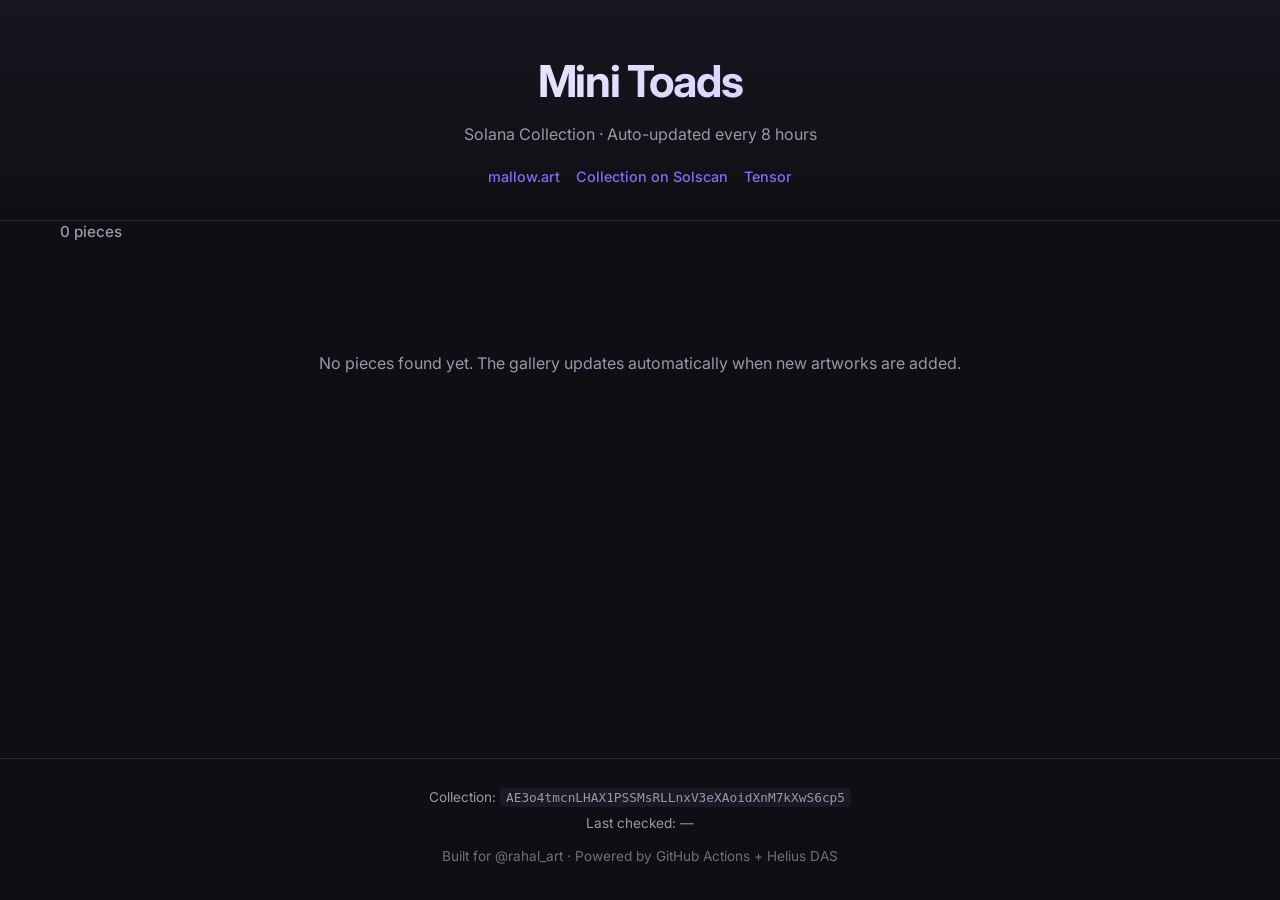
==== index.html @ 4e657aa9 "Add files via upload" ====
<!DOCTYPE html>
<html lang="en">
<head>
  <meta charset="UTF-8" />
  <meta name="viewport" content="width=device-width, initial-scale=1.0" />
  <title>Mini Toads Gallery</title>
  <meta name="description" content="Official gallery for Mini Toads collection on Solana. New pieces appear automatically." />
  <link rel="stylesheet" href="style.css" />
  <link rel="preconnect" href="https://fonts.googleapis.com" />
  <link rel="preconnect" href="https://fonts.gstatic.com" crossorigin />
  <link href="https://fonts.googleapis.com/css2?family=Inter:wght@400;500;600;700&display=swap" rel="stylesheet" />
</head>
<body>
  <header>
    <div class="container">
      <h1>Mini Toads</h1>
      <p class="subtitle">Solana Collection · Auto-updated every 8 hours</p>
      <div class="links">
        <a href="https://mallow.art" target="_blank" rel="noopener">mallow.art</a>
        <a href="https://solscan.io/account/AE3o4tmcnLHAX1PSSMsRLLnxV3eXAoidXnM7kXwS6cp5" target="_blank" rel="noopener">Collection on Solscan</a>
        <a href="https://www.tensor.trade" target="_blank" rel="noopener">Tensor</a>
      </div>
    </div>
  </header>

  <main class="container">
    <div class="stats" id="stats">
      Loading collection...
    </div>

    <div class="gallery" id="gallery">
      <!-- Cards will be injected here -->
    </div>

    <div class="empty" id="empty" style="display:none;">
      <p>No pieces found yet. The gallery updates automatically when new artworks are added.</p>
    </div>
  </main>

  <footer>
    <div class="container">
      <p>Collection: <code>AE3o4tmcnLHAX1PSSMsRLLnxV3eXAoidXnM7kXwS6cp5</code></p>
      <p>Last checked: <span id="last-updated">—</span></p>
      <p class="credit">Built for @rahal_art · Powered by GitHub Actions + Helius DAS</p>
    </div>
  </footer>

  <script>
    async function loadGallery() {
      try {
        const res = await fetch('./data/nfts.json?t=' + Date.now());
        if (!res.ok) throw new Error('Failed to load data');
        const data = await res.json();

        const gallery = document.getElementById('gallery');
        const stats = document.getElementById('stats');
        const empty = document.getElementById('empty');
        const lastUpdated = document.getElementById('last-updated');

        lastUpdated.textContent = data.lastUpdated
          ? new Date(data.lastUpdated).toLocaleString('en-US', {
              dateStyle: 'medium',
              timeStyle: 'short',
              timeZone: 'UTC'
            }) + ' UTC'
          : '—';

        const items = data.items || [];

        if (items.length === 0) {
          gallery.innerHTML = '';
          empty.style.display = 'block';
          stats.textContent = '0 pieces';
          return;
        }

        empty.style.display = 'none';
        stats.textContent = `${items.length} piece${items.length === 1 ? '' : 's'}`;

        // Sort newest first
        items.sort((a, b) => (b.addedAt || 0) - (a.addedAt || 0));

        gallery.innerHTML = items.map(item => {
          const name = item.name || 'Untitled';
          const image = item.image || '';
          const mint = item.id || '';
          const mallowLink = item.mallowUrl || `https://mallow.art/artwork/${mint}`;
          const tensorLink = `https://www.tensor.trade/item/${mint}`;
          const solscanLink = `https://solscan.io/token/${mint}`;

          return `
            <article class="card">
              <div class="image-wrap">
                ${image
                  ? `<img src="${image}" alt="${name}" loading="lazy" onerror="this.src='https://placehold.co/400x400/1a1a2e/eaeaea?text=No+Image'" />`
                  : `<div class="no-image">No Image</div>`}
              </div>
              <div class="card-body">
                <h2>${escapeHtml(name)}</h2>
                <div class="card-links">
                  <a href="${mallowLink}" target="_blank" rel="noopener">mallow</a>
                  <a href="${tensorLink}" target="_blank" rel="noopener">Tensor</a>
                  <a href="${solscanLink}" target="_blank" rel="noopener">Solscan</a>
                </div>
              </div>
            </article>
          `;
        }).join('');
      } catch (err) {
        console.error(err);
        document.getElementById('stats').textContent = 'Error loading gallery';
        document.getElementById('empty').style.display = 'block';
        document.getElementById('empty').innerHTML = '<p>Could not load data. Please try again later.</p>';
      }
    }

    function escapeHtml(text) {
      const div = document.createElement('div');
      div.textContent = text;
      return div.innerHTML;
    }

    loadGallery();
  </script>
</body>
</html>
---- style.css ----
:root {
  --bg: #0f0f13;
  --surface: #1a1a24;
  --surface-hover: #22222e;
  --border: #2a2a3a;
  --text: #eaeaf0;
  --text-muted: #9898a8;
  --accent: #7c6cff;
  --accent-hover: #9588ff;
  --radius: 14px;
}

* {
  margin: 0;
  padding: 0;
  box-sizing: border-box;
}

body {
  font-family: 'Inter', system-ui, -apple-system, sans-serif;
  background: var(--bg);
  color: var(--text);
  line-height: 1.5;
  min-height: 100vh;
  display: flex;
  flex-direction: column;
}

.container {
  width: 100%;
  max-width: 1200px;
  margin: 0 auto;
  padding: 0 20px;
}

/* Header */
header {
  padding: 48px 0 32px;
  text-align: center;
  border-bottom: 1px solid var(--border);
  background: linear-gradient(180deg, #16161f 0%, var(--bg) 100%);
}

header h1 {
  font-size: 2.75rem;
  font-weight: 700;
  letter-spacing: -0.03em;
  margin-bottom: 8px;
  background: linear-gradient(135deg, #fff 0%, #c0b8ff 100%);
  -webkit-background-clip: text;
  -webkit-text-fill-color: transparent;
  background-clip: text;
}

.subtitle {
  color: var(--text-muted);
  font-size: 1rem;
  margin-bottom: 20px;
}

.links {
  display: flex;
  gap: 16px;
  justify-content: center;
  flex-wrap: wrap;
}

.links a {
  color: var(--accent);
  text-decoration: none;
  font-size: 0.9rem;
  font-weight: 500;
  transition: color 0.15s;
}

.links a:hover {
  color: var(--accent-hover);
}

/* Main */
main {
  flex: 1;
  padding: 40px 20px 60px;
}

.stats {
  font-size: 0.95rem;
  color: var(--text-muted);
  margin-bottom: 28px;
  font-weight: 500;
}

/* Gallery grid */
.gallery {
  display: grid;
  grid-template-columns: repeat(auto-fill, minmax(260px, 1fr));
  gap: 24px;
}

.card {
  background: var(--surface);
  border: 1px solid var(--border);
  border-radius: var(--radius);
  overflow: hidden;
  transition: transform 0.2s, border-color 0.2s, background 0.2s;
}

.card:hover {
  transform: translateY(-4px);
  border-color: #3a3a50;
  background: var(--surface-hover);
}

.image-wrap {
  aspect-ratio: 1;
  background: #12121a;
  overflow: hidden;
}

.image-wrap img {
  width: 100%;
  height: 100%;
  object-fit: cover;
  display: block;
}

.no-image {
  width: 100%;
  height: 100%;
  display: flex;
  align-items: center;
  justify-content: center;
  color: var(--text-muted);
  font-size: 0.9rem;
}

.card-body {
  padding: 16px 18px 18px;
}

.card-body h2 {
  font-size: 1.05rem;
  font-weight: 600;
  margin-bottom: 12px;
  white-space: nowrap;
  overflow: hidden;
  text-overflow: ellipsis;
}

.card-links {
  display: flex;
  gap: 12px;
  flex-wrap: wrap;
}

.card-links a {
  font-size: 0.8rem;
  color: var(--accent);
  text-decoration: none;
  font-weight: 500;
  padding: 4px 10px;
  border-radius: 6px;
  background: rgba(124, 108, 255, 0.12);
  transition: background 0.15s, color 0.15s;
}

.card-links a:hover {
  background: rgba(124, 108, 255, 0.22);
  color: var(--accent-hover);
}

/* Empty state */
.empty {
  text-align: center;
  padding: 80px 20px;
  color: var(--text-muted);
}

/* Footer */
footer {
  border-top: 1px solid var(--border);
  padding: 28px 0;
  font-size: 0.85rem;
  color: var(--text-muted);
  text-align: center;
}

footer p {
  margin-bottom: 6px;
}

footer code {
  font-family: ui-monospace, SFMono-Regular, Menlo, Monaco, Consolas, monospace;
  font-size: 0.8rem;
  background: var(--surface);
  padding: 2px 6px;
  border-radius: 4px;
  word-break: break-all;
}

.credit {
  margin-top: 12px;
  opacity: 0.7;
}

/* Responsive */
@media (max-width: 600px) {
  header h1 {
    font-size: 2.1rem;
  }

  .gallery {
    grid-template-columns: repeat(auto-fill, minmax(160px, 1fr));
    gap: 16px;
  }

  .card-body {
    padding: 12px 14px 14px;
  }
}
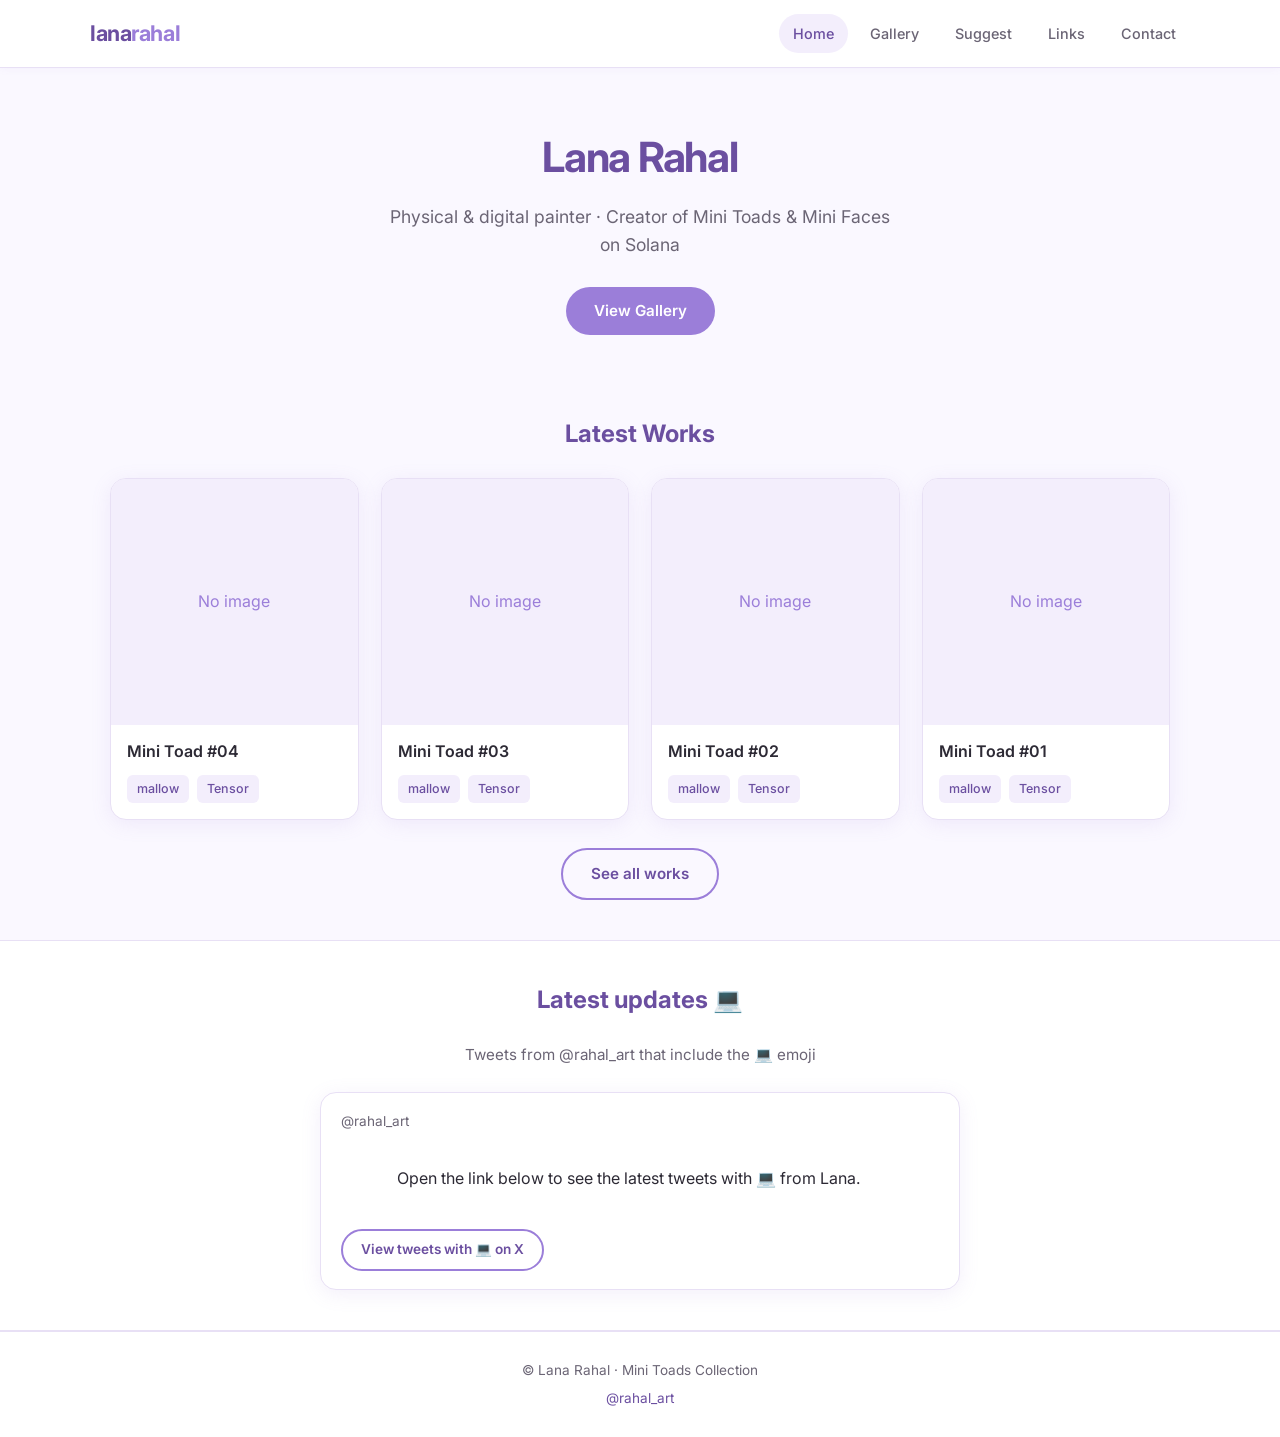
==== commit 17ddf63e: "Add files via upload" ====
--- a/index.html
+++ b/index.html
@@ -3,124 +3,110 @@
 <head>
   <meta charset="UTF-8" />
   <meta name="viewport" content="width=device-width, initial-scale=1.0" />
-  <title>Mini Toads Gallery</title>
-  <meta name="description" content="Official gallery for Mini Toads collection on Solana. New pieces appear automatically." />
-  <link rel="stylesheet" href="style.css" />
+  <title>Lana Rahal — Artist</title>
+  <meta name="description" content="Official site of Lana Rahal — physical & digital painter, Mini Toads & Mini Faces on Solana." />
+  <link rel="stylesheet" href="css/style.css" />
   <link rel="preconnect" href="https://fonts.googleapis.com" />
-  <link rel="preconnect" href="https://fonts.gstatic.com" crossorigin />
   <link href="https://fonts.googleapis.com/css2?family=Inter:wght@400;500;600;700&display=swap" rel="stylesheet" />
 </head>
 <body>
   <header>
-    <div class="container">
-      <h1>Mini Toads</h1>
-      <p class="subtitle">Solana Collection · Auto-updated every 8 hours</p>
-      <div class="links">
-        <a href="https://mallow.art" target="_blank" rel="noopener">mallow.art</a>
-        <a href="https://solscan.io/account/AE3o4tmcnLHAX1PSSMsRLLnxV3eXAoidXnM7kXwS6cp5" target="_blank" rel="noopener">Collection on Solscan</a>
-        <a href="https://www.tensor.trade" target="_blank" rel="noopener">Tensor</a>
-      </div>
+    <div class="container nav">
+      <a href="index.html" class="logo">lana<span>rahal</span></a>
+      <nav class="nav-links">
+        <a href="index.html" class="active">Home</a>
+        <a href="gallery.html">Gallery</a>
+        <a href="suggest.html">Suggest</a>
+        <a href="links.html">Links</a>
+        <a href="contact.html">Contact</a>
+      </nav>
     </div>
   </header>
 
-  <main class="container">
-    <div class="stats" id="stats">
-      Loading collection...
-    </div>
+  <main>
+    <section class="hero">
+      <div class="container">
+        <h1>Lana Rahal</h1>
+        <p>Physical & digital painter · Creator of Mini Toads & Mini Faces on Solana</p>
+        <a href="gallery.html" class="btn btn-primary">View Gallery</a>
+      </div>
+    </section>
 
-    <div class="gallery" id="gallery">
-      <!-- Cards will be injected here -->
-    </div>
+    <section>
+      <div class="container">
+        <h2 class="section-title">Latest Works</h2>
+        <div class="gallery-grid" id="latest-gallery">
+          <div class="empty">Loading...</div>
+        </div>
+        <div style="text-align:center;margin-top:28px;">
+          <a href="gallery.html" class="btn btn-outline">See all works</a>
+        </div>
+      </div>
+    </section>
 
-    <div class="empty" id="empty" style="display:none;">
-      <p>No pieces found yet. The gallery updates automatically when new artworks are added.</p>
-    </div>
+    <section style="background:var(--white);border-top:1px solid var(--border);border-bottom:1px solid var(--border);">
+      <div class="container">
+        <h2 class="section-title">Latest updates 💻</h2>
+        <p style="text-align:center;color:var(--text-muted);margin-bottom:24px;font-size:0.95rem;">
+          Tweets from @rahal_art that include the 💻 emoji
+        </p>
+        <div class="tweets-list" id="tweets">
+          <div class="tweet-card">
+            <div class="meta">@rahal_art</div>
+            <div class="text">
+              Open the link below to see the latest tweets with 💻 from Lana.
+            </div>
+            <p style="margin-top:12px;">
+              <a href="https://x.com/search?q=from%3Arahal_art%20%F0%9F%92%BB&src=typed_query&f=live" target="_blank" rel="noopener" class="btn btn-outline" style="font-size:0.85rem;padding:8px 18px;">
+                View tweets with 💻 on X
+              </a>
+            </p>
+          </div>
+        </div>
+      </div>
+    </section>
   </main>
 
   <footer>
     <div class="container">
-      <p>Collection: <code>AE3o4tmcnLHAX1PSSMsRLLnxV3eXAoidXnM7kXwS6cp5</code></p>
-      <p>Last checked: <span id="last-updated">—</span></p>
-      <p class="credit">Built for @rahal_art · Powered by GitHub Actions + Helius DAS</p>
+      <p>© Lana Rahal · Mini Toads Collection</p>
+      <p style="margin-top:6px;"><a href="https://x.com/rahal_art" target="_blank" rel="noopener">@rahal_art</a></p>
     </div>
   </footer>
 
+  <script src="js/gallery.js"></script>
   <script>
-    async function loadGallery() {
+    // Show only the 4 latest on homepage
+    document.addEventListener('DOMContentLoaded', async () => {
+      const grid = document.getElementById('latest-gallery');
       try {
-        const res = await fetch('./data/nfts.json?t=' + Date.now());
-        if (!res.ok) throw new Error('Failed to load data');
+        const res = await fetch('data/nfts.json?t=' + Date.now());
         const data = await res.json();
-
-        const gallery = document.getElementById('gallery');
-        const stats = document.getElementById('stats');
-        const empty = document.getElementById('empty');
-        const lastUpdated = document.getElementById('last-updated');
-
-        lastUpdated.textContent = data.lastUpdated
-          ? new Date(data.lastUpdated).toLocaleString('en-US', {
-              dateStyle: 'medium',
-              timeStyle: 'short',
-              timeZone: 'UTC'
-            }) + ' UTC'
-          : '—';
-
-        const items = data.items || [];
-
-        if (items.length === 0) {
-          gallery.innerHTML = '';
-          empty.style.display = 'block';
-          stats.textContent = '0 pieces';
+        const items = (data.items || []).slice(0, 4);
+        if (!items.length) {
+          grid.innerHTML = '<div class="empty">No works yet.</div>';
           return;
         }
-
-        empty.style.display = 'none';
-        stats.textContent = `${items.length} piece${items.length === 1 ? '' : 's'}`;
-
-        // Sort newest first
-        items.sort((a, b) => (b.addedAt || 0) - (a.addedAt || 0));
-
-        gallery.innerHTML = items.map(item => {
-          const name = item.name || 'Untitled';
-          const image = item.image || '';
-          const mint = item.id || '';
-          const mallowLink = item.mallowUrl || `https://mallow.art/artwork/${mint}`;
-          const tensorLink = `https://www.tensor.trade/item/${mint}`;
-          const solscanLink = `https://solscan.io/token/${mint}`;
-
-          return `
-            <article class="card">
-              <div class="image-wrap">
-                ${image
-                  ? `<img src="${image}" alt="${name}" loading="lazy" onerror="this.src='https://placehold.co/400x400/1a1a2e/eaeaea?text=No+Image'" />`
-                  : `<div class="no-image">No Image</div>`}
+        grid.innerHTML = items.map(item => `
+          <article class="card">
+            <div class="card-img">
+              ${item.image
+                ? `<img src="${item.image}" alt="${item.name}" loading="lazy" onerror="this.parentElement.innerHTML='<div style=\\'display:flex;align-items:center;justify-content:center;height:100%;color:#9b7ed9\\'>No image</div>'">`
+                : '<div style="display:flex;align-items:center;justify-content:center;height:100%;color:#9b7ed9">No image</div>'}
+            </div>
+            <div class="card-body">
+              <h3>${item.name || 'Untitled'}</h3>
+              <div class="card-links">
+                <a href="${item.mallowUrl || 'https://mallow.art/artwork/' + item.id}" target="_blank" rel="noopener">mallow</a>
+                <a href="https://www.tensor.trade/item/${item.id}" target="_blank" rel="noopener">Tensor</a>
               </div>
-              <div class="card-body">
-                <h2>${escapeHtml(name)}</h2>
-                <div class="card-links">
-                  <a href="${mallowLink}" target="_blank" rel="noopener">mallow</a>
-                  <a href="${tensorLink}" target="_blank" rel="noopener">Tensor</a>
-                  <a href="${solscanLink}" target="_blank" rel="noopener">Solscan</a>
-                </div>
-              </div>
-            </article>
-          `;
-        }).join('');
-      } catch (err) {
-        console.error(err);
-        document.getElementById('stats').textContent = 'Error loading gallery';
-        document.getElementById('empty').style.display = 'block';
-        document.getElementById('empty').innerHTML = '<p>Could not load data. Please try again later.</p>';
+            </div>
+          </article>
+        `).join('');
+      } catch (e) {
+        grid.innerHTML = '<div class="empty">Could not load works.</div>';
       }
-    }
-
-    function escapeHtml(text) {
-      const div = document.createElement('div');
-      div.textContent = text;
-      return div.innerHTML;
-    }
-
-    loadGallery();
+    });
   </script>
 </body>
 </html>
--- a/css/style.css
+++ b/css/style.css
@@ -0,0 +1,406 @@
+:root {
+  --purple: #9b7ed9;
+  --purple-light: #c4a8f0;
+  --purple-soft: #f3eefc;
+  --purple-dark: #6b4fa0;
+  --white: #ffffff;
+  --bg: #faf8ff;
+  --text: #2d2a35;
+  --text-muted: #6b6575;
+  --border: #e8e0f5;
+  --card: #ffffff;
+  --radius: 16px;
+  --shadow: 0 4px 20px rgba(155, 126, 217, 0.12);
+}
+
+* {
+  margin: 0;
+  padding: 0;
+  box-sizing: border-box;
+}
+
+body {
+  font-family: 'Inter', system-ui, -apple-system, sans-serif;
+  background: var(--bg);
+  color: var(--text);
+  line-height: 1.6;
+  min-height: 100vh;
+  display: flex;
+  flex-direction: column;
+}
+
+a {
+  color: var(--purple-dark);
+  text-decoration: none;
+  transition: color 0.15s;
+}
+
+a:hover {
+  color: var(--purple);
+}
+
+.container {
+  width: 100%;
+  max-width: 1100px;
+  margin: 0 auto;
+  padding: 0 20px;
+}
+
+/* Header / Nav */
+header {
+  background: var(--white);
+  border-bottom: 1px solid var(--border);
+  position: sticky;
+  top: 0;
+  z-index: 100;
+  box-shadow: 0 1px 8px rgba(155, 126, 217, 0.06);
+}
+
+.nav {
+  display: flex;
+  align-items: center;
+  justify-content: space-between;
+  padding: 14px 0;
+  gap: 16px;
+}
+
+.logo {
+  font-weight: 700;
+  font-size: 1.35rem;
+  color: var(--purple-dark);
+  letter-spacing: -0.02em;
+}
+
+.logo span {
+  color: var(--purple);
+}
+
+.nav-links {
+  display: flex;
+  gap: 8px;
+  flex-wrap: wrap;
+}
+
+.nav-links a {
+  padding: 8px 14px;
+  border-radius: 999px;
+  font-size: 0.9rem;
+  font-weight: 500;
+  color: var(--text-muted);
+}
+
+.nav-links a:hover,
+.nav-links a.active {
+  background: var(--purple-soft);
+  color: var(--purple-dark);
+}
+
+/* Hero */
+.hero {
+  padding: 56px 0 40px;
+  text-align: center;
+}
+
+.hero h1 {
+  font-size: 2.6rem;
+  font-weight: 700;
+  letter-spacing: -0.03em;
+  color: var(--purple-dark);
+  margin-bottom: 12px;
+}
+
+.hero p {
+  font-size: 1.1rem;
+  color: var(--text-muted);
+  max-width: 520px;
+  margin: 0 auto 28px;
+}
+
+.btn {
+  display: inline-block;
+  padding: 12px 28px;
+  border-radius: 999px;
+  font-weight: 600;
+  font-size: 0.95rem;
+  border: none;
+  cursor: pointer;
+  transition: all 0.2s;
+}
+
+.btn-primary {
+  background: var(--purple);
+  color: white;
+}
+
+.btn-primary:hover {
+  background: var(--purple-dark);
+  color: white;
+  transform: translateY(-1px);
+}
+
+.btn-outline {
+  background: transparent;
+  border: 2px solid var(--purple);
+  color: var(--purple-dark);
+}
+
+.btn-outline:hover {
+  background: var(--purple-soft);
+}
+
+/* Sections */
+section {
+  padding: 40px 0;
+}
+
+.section-title {
+  font-size: 1.5rem;
+  font-weight: 700;
+  color: var(--purple-dark);
+  margin-bottom: 24px;
+  text-align: center;
+}
+
+/* Gallery grid */
+.gallery-grid {
+  display: grid;
+  grid-template-columns: repeat(auto-fill, minmax(240px, 1fr));
+  gap: 22px;
+}
+
+.card {
+  background: var(--card);
+  border: 1px solid var(--border);
+  border-radius: var(--radius);
+  overflow: hidden;
+  box-shadow: var(--shadow);
+  transition: transform 0.2s, box-shadow 0.2s;
+}
+
+.card:hover {
+  transform: translateY(-4px);
+  box-shadow: 0 8px 28px rgba(155, 126, 217, 0.18);
+}
+
+.card-img {
+  aspect-ratio: 1;
+  background: var(--purple-soft);
+  overflow: hidden;
+}
+
+.card-img img {
+  width: 100%;
+  height: 100%;
+  object-fit: cover;
+  display: block;
+}
+
+.card-body {
+  padding: 14px 16px 16px;
+}
+
+.card-body h3 {
+  font-size: 1rem;
+  font-weight: 600;
+  margin-bottom: 10px;
+  white-space: nowrap;
+  overflow: hidden;
+  text-overflow: ellipsis;
+}
+
+.card-links {
+  display: flex;
+  gap: 8px;
+  flex-wrap: wrap;
+}
+
+.card-links a {
+  font-size: 0.78rem;
+  padding: 4px 10px;
+  border-radius: 6px;
+  background: var(--purple-soft);
+  color: var(--purple-dark);
+  font-weight: 500;
+}
+
+.card-links a:hover {
+  background: var(--purple-light);
+  color: white;
+}
+
+/* Tweets section */
+.tweets-list {
+  display: flex;
+  flex-direction: column;
+  gap: 16px;
+  max-width: 640px;
+  margin: 0 auto;
+}
+
+.tweet-card {
+  background: var(--white);
+  border: 1px solid var(--border);
+  border-radius: var(--radius);
+  padding: 18px 20px;
+  box-shadow: var(--shadow);
+}
+
+.tweet-card .meta {
+  font-size: 0.85rem;
+  color: var(--text-muted);
+  margin-bottom: 8px;
+}
+
+.tweet-card .text {
+  white-space: pre-wrap;
+  word-break: break-word;
+}
+
+/* Forms */
+.form-card {
+  background: var(--white);
+  border: 1px solid var(--border);
+  border-radius: var(--radius);
+  padding: 28px;
+  max-width: 520px;
+  margin: 0 auto;
+  box-shadow: var(--shadow);
+}
+
+.form-group {
+  margin-bottom: 18px;
+}
+
+.form-group label {
+  display: block;
+  font-size: 0.9rem;
+  font-weight: 500;
+  margin-bottom: 6px;
+  color: var(--text);
+}
+
+.form-group input,
+.form-group textarea {
+  width: 100%;
+  padding: 12px 14px;
+  border: 1px solid var(--border);
+  border-radius: 10px;
+  font-size: 0.95rem;
+  font-family: inherit;
+  background: var(--bg);
+  transition: border-color 0.15s;
+}
+
+.form-group input:focus,
+.form-group textarea:focus {
+  outline: none;
+  border-color: var(--purple);
+}
+
+.form-group textarea {
+  min-height: 120px;
+  resize: vertical;
+}
+
+/* Links page */
+.links-list {
+  display: flex;
+  flex-direction: column;
+  gap: 12px;
+  max-width: 420px;
+  margin: 0 auto;
+}
+
+.link-btn {
+  display: block;
+  text-align: center;
+  padding: 16px 20px;
+  background: var(--white);
+  border: 1px solid var(--border);
+  border-radius: var(--radius);
+  font-weight: 600;
+  color: var(--purple-dark);
+  box-shadow: var(--shadow);
+  transition: all 0.2s;
+}
+
+.link-btn:hover {
+  background: var(--purple);
+  color: white;
+  border-color: var(--purple);
+  transform: translateY(-2px);
+}
+
+/* Suggest / Poll */
+.suggest-list {
+  display: flex;
+  flex-direction: column;
+  gap: 14px;
+  max-width: 600px;
+  margin: 24px auto 0;
+}
+
+.suggest-item {
+  background: var(--white);
+  border: 1px solid var(--border);
+  border-radius: var(--radius);
+  padding: 16px 18px;
+  display: flex;
+  align-items: center;
+  justify-content: space-between;
+  gap: 12px;
+  box-shadow: var(--shadow);
+}
+
+.suggest-item .text {
+  flex: 1;
+}
+
+.vote-btn {
+  background: var(--purple-soft);
+  color: var(--purple-dark);
+  border: none;
+  padding: 8px 16px;
+  border-radius: 999px;
+  font-weight: 600;
+  cursor: pointer;
+  white-space: nowrap;
+}
+
+.vote-btn:hover {
+  background: var(--purple);
+  color: white;
+}
+
+/* Footer */
+footer {
+  margin-top: auto;
+  padding: 28px 0;
+  text-align: center;
+  font-size: 0.85rem;
+  color: var(--text-muted);
+  border-top: 1px solid var(--border);
+  background: var(--white);
+}
+
+/* Empty / loading */
+.empty {
+  text-align: center;
+  padding: 48px 20px;
+  color: var(--text-muted);
+}
+
+/* Responsive */
+@media (max-width: 640px) {
+  .hero h1 {
+    font-size: 2rem;
+  }
+  .nav {
+    flex-direction: column;
+    align-items: flex-start;
+  }
+  .gallery-grid {
+    grid-template-columns: repeat(auto-fill, minmax(150px, 1fr));
+    gap: 14px;
+  }
+}
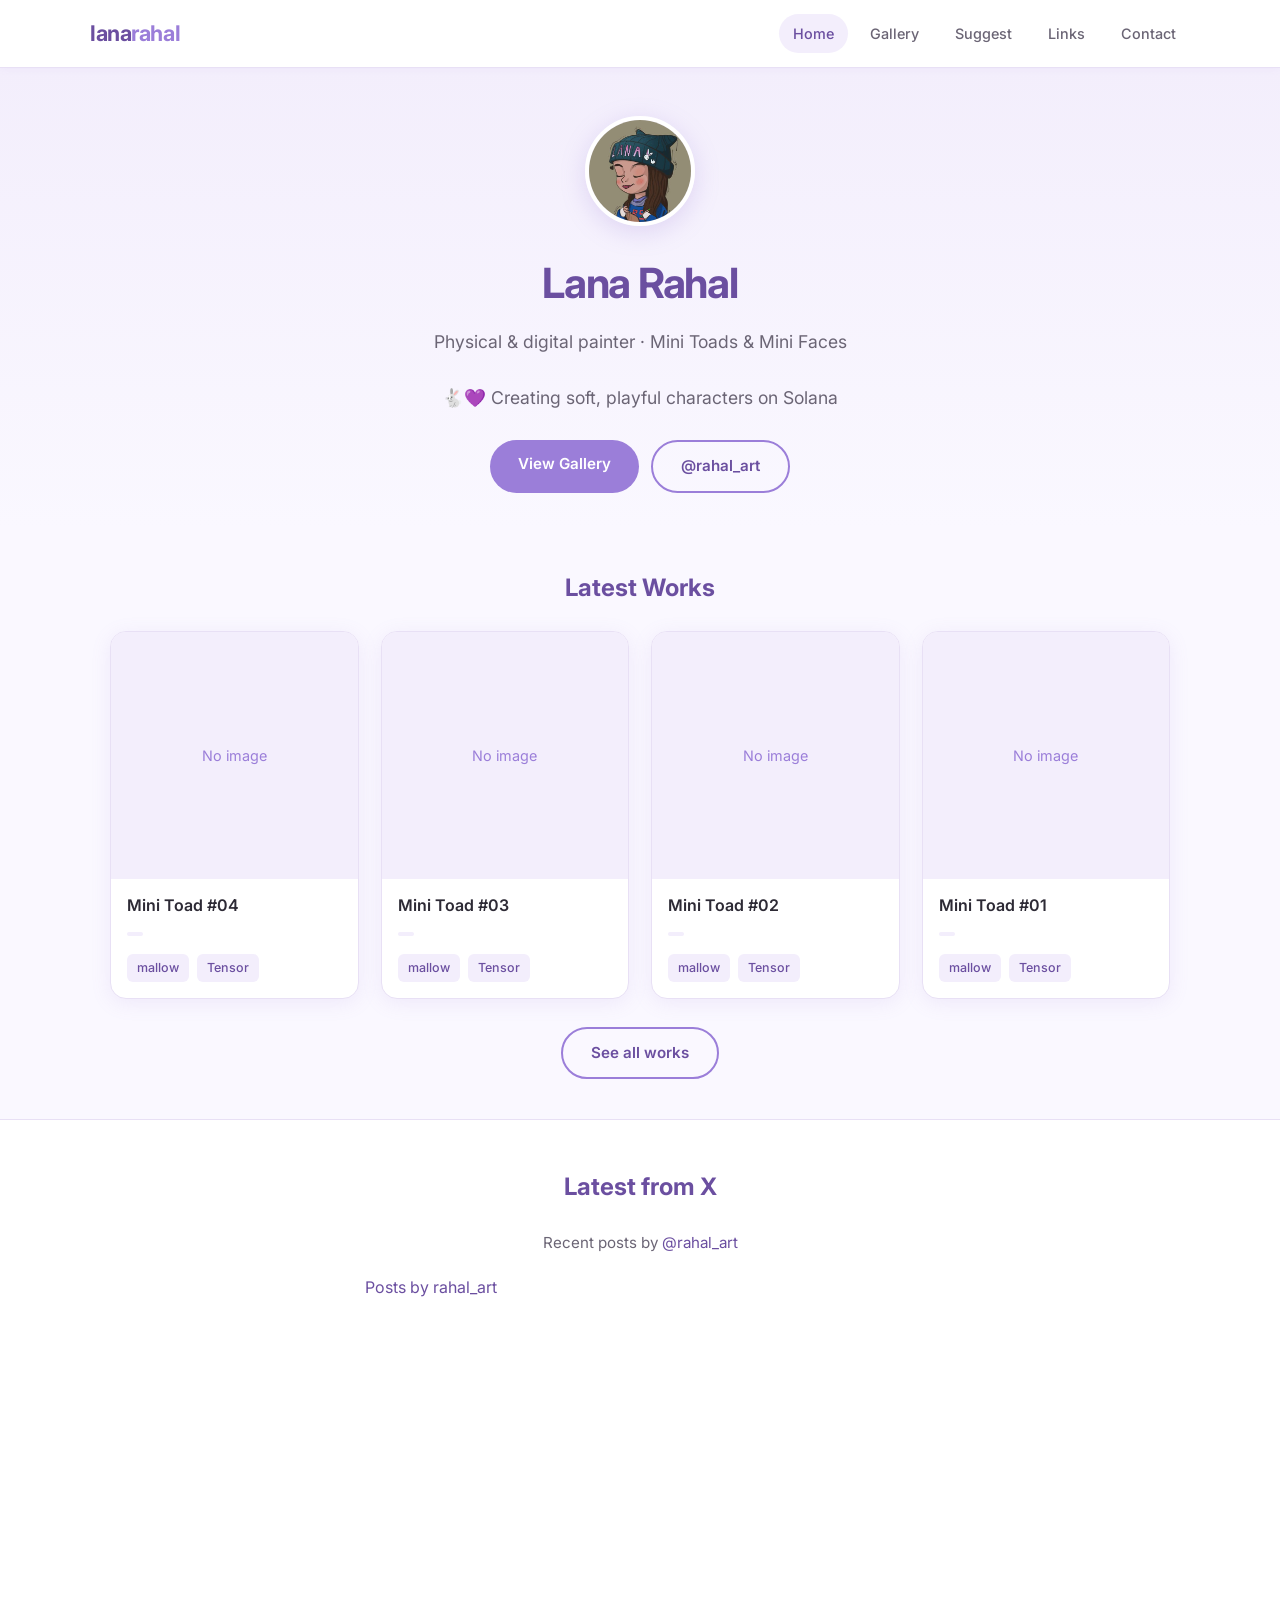
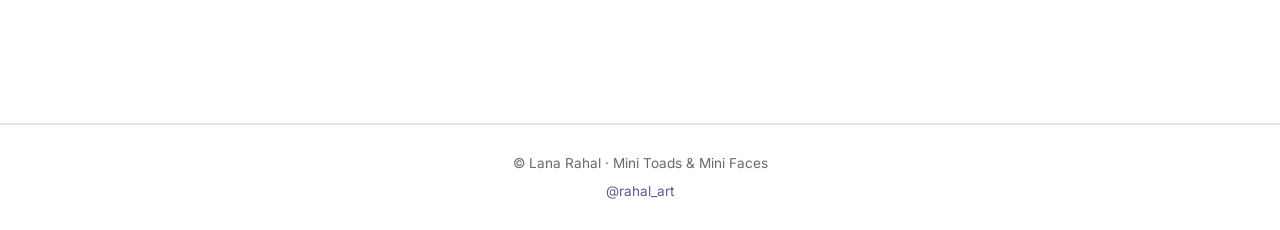
==== commit 7f9848b0: "Add files via upload" ====
--- a/index.html
+++ b/index.html
@@ -6,7 +6,6 @@
   <title>Lana Rahal — Artist</title>
   <meta name="description" content="Official site of Lana Rahal — physical & digital painter, Mini Toads & Mini Faces on Solana." />
   <link rel="stylesheet" href="css/style.css" />
-  <link rel="preconnect" href="https://fonts.googleapis.com" />
   <link href="https://fonts.googleapis.com/css2?family=Inter:wght@400;500;600;700&display=swap" rel="stylesheet" />
 </head>
 <body>
@@ -24,11 +23,16 @@
   </header>
 
   <main>
-    <section class="hero">
+    <section class="hero hero-with-avatar">
       <div class="container">
+        <img src="img/avatar.jpg" alt="Lana Rahal" class="avatar" />
         <h1>Lana Rahal</h1>
-        <p>Physical & digital painter · Creator of Mini Toads & Mini Faces on Solana</p>
-        <a href="gallery.html" class="btn btn-primary">View Gallery</a>
+        <p class="tagline">Physical & digital painter · Mini Toads & Mini Faces</p>
+        <p class="bio">🐇💜 Creating soft, playful characters on Solana</p>
+        <div class="hero-btns">
+          <a href="gallery.html" class="btn btn-primary">View Gallery</a>
+          <a href="https://x.com/rahal_art" target="_blank" rel="noopener" class="btn btn-outline">@rahal_art</a>
+        </div>
       </div>
     </section>
 
@@ -44,45 +48,34 @@
       </div>
     </section>
 
-    <section style="background:var(--white);border-top:1px solid var(--border);border-bottom:1px solid var(--border);">
+    <section class="tweets-section">
       <div class="container">
-        <h2 class="section-title">Latest updates 💻</h2>
-        <p style="text-align:center;color:var(--text-muted);margin-bottom:24px;font-size:0.95rem;">
-          Tweets from @rahal_art that include the 💻 emoji
+        <h2 class="section-title">Latest from X</h2>
+        <p style="text-align:center;color:var(--text-muted);margin-bottom:20px;font-size:0.95rem;">
+          Recent posts by <a href="https://x.com/rahal_art" target="_blank" rel="noopener">@rahal_art</a>
         </p>
-        <div class="tweets-list" id="tweets">
-          <div class="tweet-card">
-            <div class="meta">@rahal_art</div>
-            <div class="text">
-              Open the link below to see the latest tweets with 💻 from Lana.
-            </div>
-            <p style="margin-top:12px;">
-              <a href="https://x.com/search?q=from%3Arahal_art%20%F0%9F%92%BB&src=typed_query&f=live" target="_blank" rel="noopener" class="btn btn-outline" style="font-size:0.85rem;padding:8px 18px;">
-                View tweets with 💻 on X
-              </a>
-            </p>
-          </div>
+        <div class="x-embed-wrap">
+          <a class="twitter-timeline" data-theme="light" data-chrome="noheader nofooter noborders transparent" data-tweet-limit="6" href="https://twitter.com/rahal_art?ref_src=twsrc%5Etfw">Posts by rahal_art</a>
         </div>
+        <script async src="https://platform.twitter.com/widgets.js" charset="utf-8"></script>
       </div>
     </section>
   </main>
 
   <footer>
     <div class="container">
-      <p>© Lana Rahal · Mini Toads Collection</p>
+      <p>© Lana Rahal · Mini Toads & Mini Faces</p>
       <p style="margin-top:6px;"><a href="https://x.com/rahal_art" target="_blank" rel="noopener">@rahal_art</a></p>
     </div>
   </footer>
 
-  <script src="js/gallery.js"></script>
   <script>
-    // Show only the 4 latest on homepage
     document.addEventListener('DOMContentLoaded', async () => {
       const grid = document.getElementById('latest-gallery');
       try {
         const res = await fetch('data/nfts.json?t=' + Date.now());
         const data = await res.json();
-        const items = (data.items || []).slice(0, 4);
+        const items = (data.items || []).slice(0, 6);
         if (!items.length) {
           grid.innerHTML = '<div class="empty">No works yet.</div>';
           return;
@@ -91,11 +84,12 @@
           <article class="card">
             <div class="card-img">
               ${item.image
-                ? `<img src="${item.image}" alt="${item.name}" loading="lazy" onerror="this.parentElement.innerHTML='<div style=\\'display:flex;align-items:center;justify-content:center;height:100%;color:#9b7ed9\\'>No image</div>'">`
-                : '<div style="display:flex;align-items:center;justify-content:center;height:100%;color:#9b7ed9">No image</div>'}
+                ? `<img src="${item.image}" alt="${item.name}" loading="lazy" onerror="this.parentElement.innerHTML='<div class=no-img>No image</div>'">`
+                : '<div class="no-img">No image</div>'}
             </div>
             <div class="card-body">
               <h3>${item.name || 'Untitled'}</h3>
+              <div class="badge">${item.collection || ''}</div>
               <div class="card-links">
                 <a href="${item.mallowUrl || 'https://mallow.art/artwork/' + item.id}" target="_blank" rel="noopener">mallow</a>
                 <a href="https://www.tensor.trade/item/${item.id}" target="_blank" rel="noopener">Tensor</a>
--- a/css/style.css
+++ b/css/style.css
@@ -404,3 +404,71 @@
     gap: 14px;
   }
 }
+
+/* Avatar hero */
+.hero-with-avatar {
+  padding: 48px 0 36px;
+  background: linear-gradient(180deg, #f3eefc 0%, var(--bg) 100%);
+}
+.avatar {
+  width: 110px;
+  height: 110px;
+  border-radius: 50%;
+  object-fit: cover;
+  border: 4px solid white;
+  box-shadow: 0 6px 24px rgba(155, 126, 217, 0.25);
+  margin-bottom: 16px;
+}
+.tagline {
+  font-size: 1.15rem;
+  color: var(--text-muted);
+  margin-bottom: 6px;
+}
+.bio {
+  font-size: 0.95rem;
+  color: var(--purple-dark);
+  margin-bottom: 22px;
+}
+.hero-btns {
+  display: flex;
+  gap: 12px;
+  justify-content: center;
+  flex-wrap: wrap;
+}
+
+.badge {
+  display: inline-block;
+  font-size: 0.72rem;
+  padding: 2px 8px;
+  border-radius: 999px;
+  background: var(--purple-soft);
+  color: var(--purple-dark);
+  margin-bottom: 10px;
+  font-weight: 500;
+}
+
+.no-img {
+  display: flex;
+  align-items: center;
+  justify-content: center;
+  height: 100%;
+  color: var(--purple);
+  font-size: 0.9rem;
+}
+
+.tweets-section {
+  background: var(--white);
+  border-top: 1px solid var(--border);
+  border-bottom: 1px solid var(--border);
+  padding: 48px 0;
+}
+.x-embed-wrap {
+  max-width: 550px;
+  margin: 0 auto;
+  min-height: 400px;
+}
+
+.voted {
+  opacity: 0.6;
+  pointer-events: none;
+}
